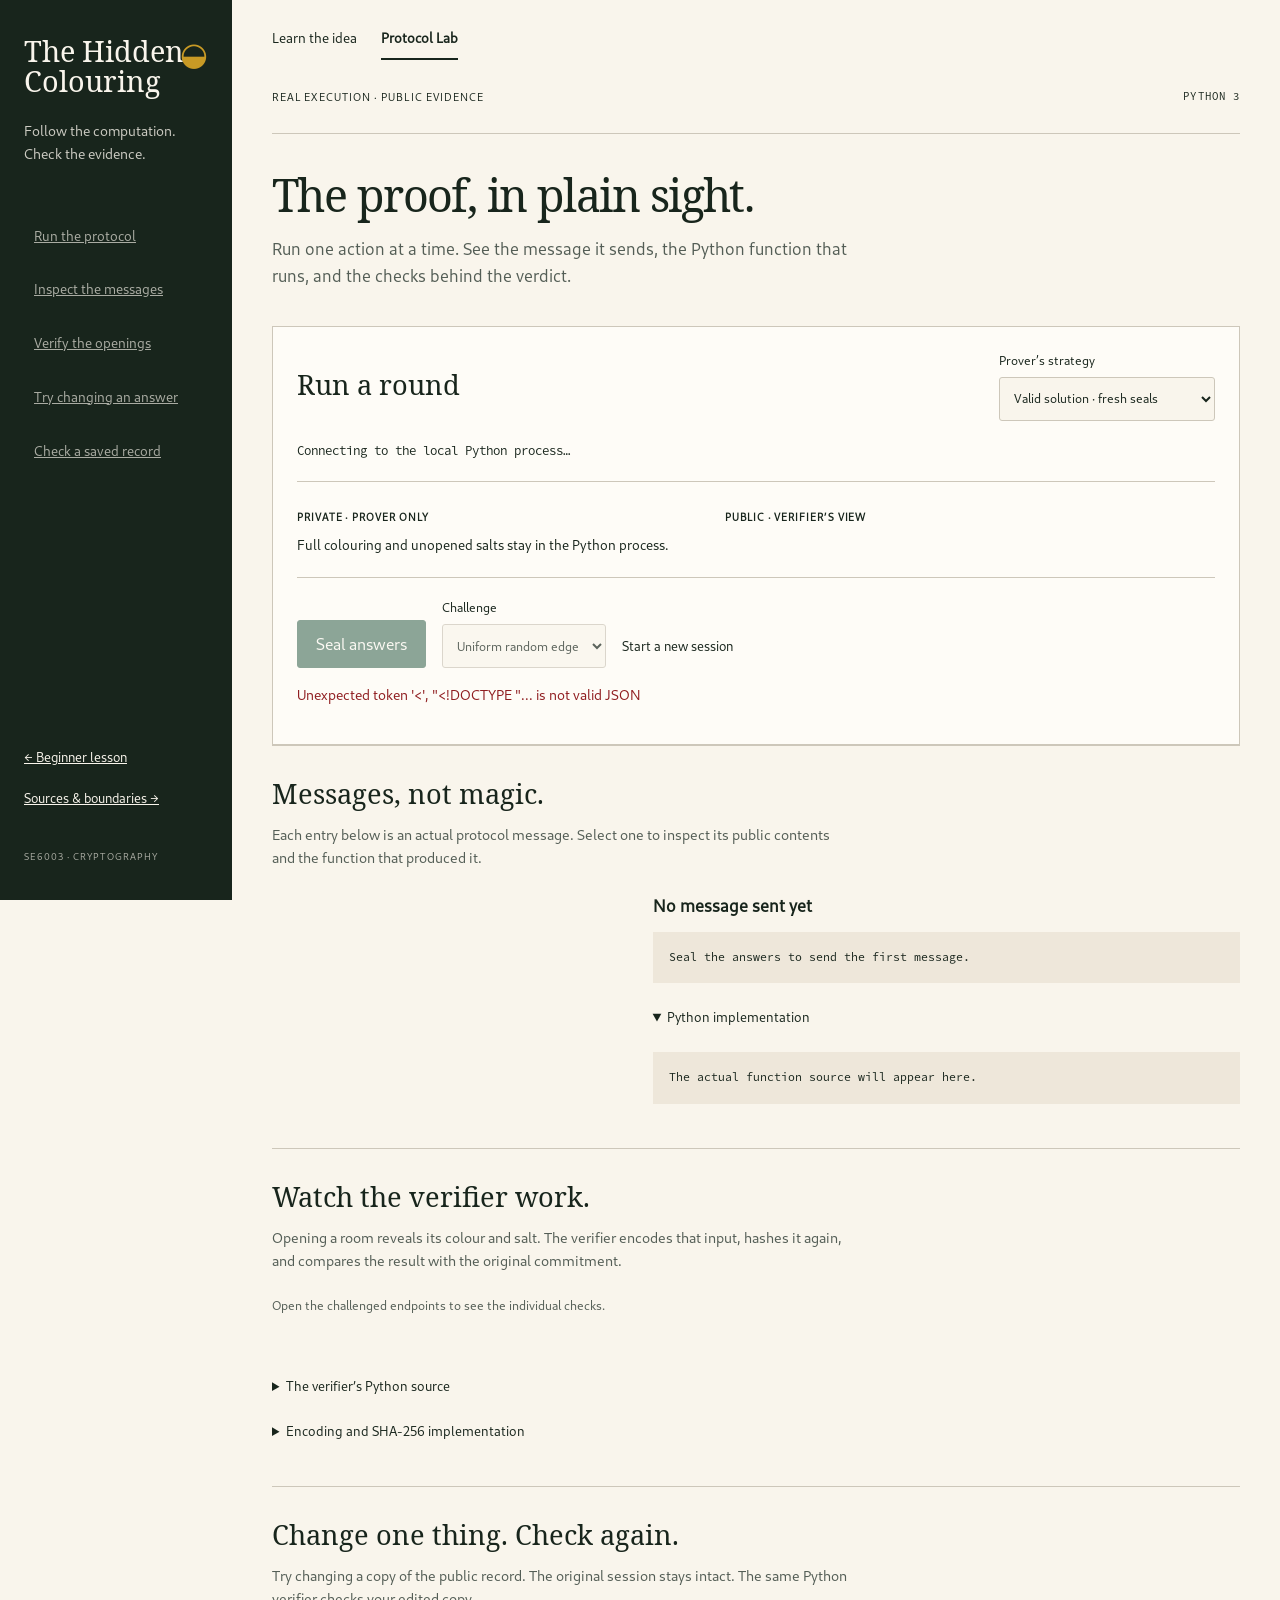
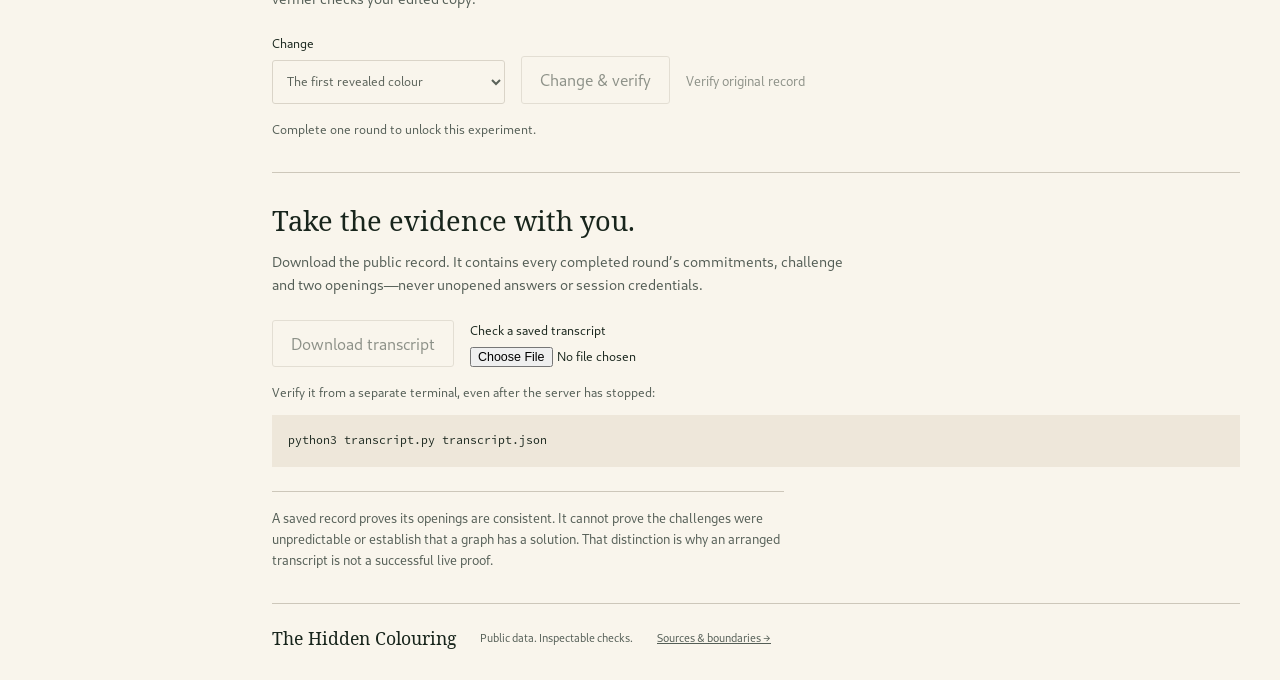
==== web/lab.html @ 0fc8fb3e "Add live Protocol Lab and portable transcript verification" ====
<!doctype html>
<html lang="en">
<head>
<meta charset="utf-8"><meta name="viewport" content="width=device-width, initial-scale=1">
<meta name="description" content="Inspect a real graph-colouring proof: Python execution, public messages, digest recomputation, tamper rejection and portable transcript verification.">
<title>Protocol Lab — The Hidden Colouring</title>
<link rel="stylesheet" href="tokens.css"><link rel="stylesheet" href="styles.css"><link rel="stylesheet" href="lab.css">
<script type="module" src="lab.js"></script>
</head>
<body>
<a class="skip" href="#lab">Skip to the lab</a>
<aside class="rail">
<a href="/" class="brand">The Hidden<br> Colouring<span class="brand-mark" aria-hidden="true">◒</span></a>
<p class="rail-intro">Follow the computation.<br>Check the evidence.</p>
<nav aria-label="Lab sections"><a class="chapter" href="#execution">Run the protocol</a><a class="chapter" href="#messages">Inspect the messages</a><a class="chapter" href="#checks">Verify the openings</a><a class="chapter" href="#tamper">Try changing an answer</a><a class="chapter" href="#portable">Check a saved record</a></nav>
<div class="rail-bottom"><a class="rail-link" href="/">← Beginner lesson</a><a class="rail-link" href="/references.html">Sources & boundaries →</a><span class="course">SE6003 · CRYPTOGRAPHY</span></div>
</aside>
<main id="lab">
<nav class="mode-switch" aria-label="Project views"><a href="/">Learn the idea</a><a href="/lab.html" aria-current="page">Protocol Lab</a></nav>
<header class="topline"><span>REAL EXECUTION · PUBLIC EVIDENCE</span><span>PYTHON 3</span></header>
<section class="heading"><h1>The proof, in plain sight.</h1><p>Run one action at a time. See the message it sends, the Python function that runs, and the checks behind the verdict.</p></section>
<section id="execution" class="lab-execution" aria-labelledby="execution-title">
<div class="execution-head"><h2 id="execution-title">Run a round</h2><label>Prover’s strategy<select class="form-select" id="strategy"><option value="honest">Valid solution · fresh seals</option><option value="cheat">Invalid solution · two bad edges</option><option value="impossible">Impossible graph · K4</option><option value="reuse">Broken privacy · reused seals</option></select></label></div>
<p class="lab-status" id="phase" aria-live="polite">Connecting to the local Python process…</p>
<div class="boundary-strip"><div><span class="boundary-label">PRIVATE · PROVER ONLY</span><p>Full colouring and unopened salts stay in the Python process.</p></div><div><span class="boundary-label">PUBLIC · VERIFIER’S VIEW</span><div id="rooms" class="lab-rooms" aria-label="Colours disclosed to the verifier"></div></div></div>
<div class="lab-actions"><button class="button primary" id="advance" disabled>Seal answers</button><label>Challenge<select id="edge"><option value="random">Uniform random edge</option></select></label><button class="text-button" id="restart">Start a new session</button></div>
<p id="action-note" class="small-note"></p><p id="lab-message" class="message" role="status" aria-live="polite"></p>
</section>
<section id="messages" class="lab-section"><div class="section-head"><h2>Messages, not magic.</h2><p>Each entry below is an actual protocol message. Select one to inspect its public contents and the function that produced it.</p></div>
<div class="lab-inspector"><div><div id="timeline" class="timeline" aria-label="Public message timeline"></div><p id="byte-total" class="small-note"></p></div><div class="payload-panel"><h3 id="payload-title">No message sent yet</h3><pre id="payload">Seal the answers to send the first message.</pre><details open><summary id="source-label">Python implementation</summary><pre id="source">The actual function source will appear here.</pre></details></div></div>
</section>
<section id="checks" class="lab-section"><div class="section-head"><h2>Watch the verifier work.</h2><p>Opening a room reveals its colour and salt. The verifier encodes that input, hashes it again, and compares the result with the original commitment.</p></div><div id="verification" aria-live="polite"><p class="small-note">Open the challenged endpoints to see the individual checks.</p></div><div id="digests" class="digest-grid"></div><details class="verifier-source"><summary>The verifier’s Python source</summary><pre id="verify-source">Loading…</pre></details><details class="verifier-source"><summary>Encoding and SHA-256 implementation</summary><pre id="encoding-source">Loading…</pre></details></section>
<section id="tamper" class="lab-section"><div class="section-head"><h2>Change one thing. Check again.</h2><p>Try changing a copy of the public record. The original session stays intact. The same Python verifier checks your edited copy.</p></div><div class="lab-actions"><label>Change<select id="tamper-kind"><option value="colour">The first revealed colour</option><option value="salt">One character of the salt</option><option value="vertex">The first room identifier</option><option value="commitment">One character of the commitment</option></select></label><button class="button" id="tamper-button" disabled>Change & verify</button><button class="text-button" id="original-button" disabled>Verify original record</button></div><p class="small-note" id="tamper-hint">Complete one round to unlock this experiment.</p><div id="tamper-result" aria-live="polite"></div></section>
<section id="portable" class="lab-section"><div class="section-head"><h2>Take the evidence with you.</h2><p>Download the public record. It contains every completed round’s commitments, challenge and two openings—never unopened answers or session credentials.</p></div><div class="lab-actions"><button class="button" id="download" disabled>Download transcript</button><label class="file-label">Check a saved transcript<input id="import" type="file" accept="application/json,.json"></label></div><p class="small-note">Verify it from a separate terminal, even after the server has stopped:</p><pre class="cli">python3 transcript.py transcript.json</pre><div id="import-result" aria-live="polite"></div><p class="scope-note">A saved record proves its openings are consistent. It cannot prove the challenges were unpredictable or establish that a graph has a solution. That distinction is why an arranged transcript is not a successful live proof.</p></section>
<footer><span>The Hidden Colouring</span><span>Public data. Inspectable checks.</span><a href="/references.html">Sources & boundaries →</a></footer>
</main>
</body>
</html>
---- web/tokens.css ----
:root {
  --color-paper: oklch(97% .012 85);
  --color-surface: oklch(99% .006 85);
  --color-paper-dark: oklch(93% .019 85);
  --color-ink: oklch(25% .025 155);
  --color-muted: oklch(47% .018 150);
  --color-rule: oklch(83% .018 85);
  --color-accent: oklch(36% .07 160);
  --color-accent-ink: oklch(98% .01 90);
  --color-focus: oklch(64% .13 55);
  --color-success: oklch(35% .09 155);
  --color-error: oklch(43% .15 25);
  --color-error-soft: oklch(94% .028 25);
  --color-success-soft: oklch(93% .028 155);
  --color-one: oklch(52% .16 35);
  --color-two: oklch(46% .095 220);
  --color-three: oklch(71% .135 85);
  --color-clear: oklch(100% 0 0 / 0);
  --color-shadow: oklch(25% .025 155 / .09);
  --font-display: 'Lab Serif', 'Palatino Linotype', 'Book Antiqua', serif;
  --font-body: 'Lab Sans', 'Trebuchet MS', sans-serif;
  --font-mono: 'Lab Mono', monospace;
  --space-xs: 4px; --space-sm: 8px; --space-md: 16px; --space-lg: 24px; --space-xl: 32px; --space-2xl: 48px; --space-3xl: 64px;
  --text-small: .78rem; --text-base: 1rem; --text-large: 1.2rem; --text-display: clamp(2rem, 3.5vw, 3.2rem);
  --ease-out: cubic-bezier(.2,.8,.2,1); --ease-in: cubic-bezier(.4,0,1,1); --ease-in-out: cubic-bezier(.4,0,.2,1);
  --dur-fast: 140ms; --dur-medium: 220ms;
  --rule-thin: 1px; --radius-sm: 3px;
}
---- web/styles.css ----
@font-face{font-family:'Lab Serif';src:url('fonts/serif.ttf')}@font-face{font-family:'Lab Sans';src:url('fonts/sans.ttf')}@font-face{font-family:'Lab Mono';src:url('fonts/mono.ttf')}
*{box-sizing:border-box}html{overflow-x:clip;scroll-behavior:smooth}body{margin:0;overflow-x:clip;background:var(--color-paper);color:var(--color-ink);font-family:var(--font-body);line-height:1.6;font-size:16px}button,input,select{font:inherit}button,a{touch-action:manipulation}button{cursor:pointer}button,a,summary{-webkit-tap-highlight-color:var(--color-clear)}button{white-space:nowrap}button:disabled{cursor:not-allowed;opacity:.48}a{color:inherit}button:focus-visible,a:focus-visible,summary:focus-visible,input:focus-visible,select:focus-visible,[role=button]:focus-visible{outline:3px solid var(--color-focus);outline-offset:5px}h1,h2,h3,p{margin:0}h1,h2,h3{font-style:normal;overflow-wrap:anywhere;min-width:0}h1{font-family:var(--font-display);font-size:var(--text-display);font-weight:400;line-height:1.12;letter-spacing:-.035em}h2{font-family:var(--font-display);font-size:1.7rem;line-height:1.2;font-weight:400}h3{font-size:1.05rem}p{max-width:64ch}.skip{position:absolute;left:16px;top:-100px;z-index:20;padding:12px;background:var(--color-surface)}.skip:focus{top:12px}
.rail{background:var(--color-ink);color:var(--color-paper);padding:24px 20px}.brand{display:block;font-family:var(--font-display);font-size:1.65rem;line-height:1.05;text-decoration:none;position:relative;max-width:200px}.brand-mark{position:absolute;right:0;top:0;color:var(--color-three);font-size:2rem}.rail-intro{opacity:.8;margin-top:16px;font-size:.88rem}nav{display:flex;flex-wrap:wrap;margin-top:28px;gap:4px}.chapter{border:0;background:var(--color-clear);color:var(--color-paper);padding:10px 8px;display:flex;align-items:center;gap:10px;text-align:left;opacity:.65;min-height:44px}.chapter[aria-current=step]{opacity:1;background:var(--color-accent)}.chapter:hover{opacity:1}.chapter-number{font-family:var(--font-mono);font-size:.72rem;opacity:.7}.rail-bottom{margin-top:20px;display:flex;flex-wrap:wrap;gap:14px;align-items:center}.rail-link{background:var(--color-clear);border:0;padding:4px 0;color:inherit;font-size:.82rem;text-align:left}.rail-link:hover{text-decoration:underline;text-underline-offset:4px}.course{font-size:.65rem;letter-spacing:.11em;opacity:.65}
main{padding:0 20px;max-width:1500px;margin:auto}.topline{display:flex;justify-content:space-between;gap:12px;border-bottom:1px solid var(--color-rule);padding:20px 0;font-size:.67rem;letter-spacing:.1em}.topline span:last-child{font-family:var(--font-mono)}.heading{padding:28px 0 32px}.eyebrow{color:var(--color-muted);font-size:.67rem;letter-spacing:.12em;margin-bottom:12px}.heading>p{margin-top:16px;color:var(--color-muted);font-size:1.02rem;max-width:58ch}.workbench{border:1px solid var(--color-rule);background:var(--color-surface);color:var(--color-ink)}.board{min-width:0;position:relative}.board-top{padding:16px 20px;display:flex;justify-content:space-between;gap:12px;flex-wrap:wrap;font-size:.66rem;letter-spacing:.08em}.board-status{color:var(--color-muted);letter-spacing:0}#graph-wrap{width:100%;min-width:0}#graph{display:block;width:100%;height:300px;overflow:visible}#graph text{font-family:var(--font-body);fill:var(--color-ink)}#graph .node-letter{font-size:12px;font-weight:700}#graph .node-value{font-family:var(--font-display);font-size:23px}#graph .edge{stroke:var(--color-rule);stroke-width:2}#graph .edge.selected{stroke:var(--color-ink);stroke-width:3}#graph .edge.bad{stroke:var(--color-error);stroke-dasharray:5 4}#graph .node-hit{cursor:pointer}#graph .node-hit:hover .node-face{stroke:var(--color-focus);stroke-width:2}#graph .node-hit:focus{outline:none}#graph .node-hit:focus-visible .node-face{stroke:var(--color-focus);stroke-width:3}.legend{padding:4px 16px 16px;display:flex;flex-wrap:wrap;justify-content:center;gap:8px 18px;font-size:.73rem}.legend span{display:flex;align-items:center;gap:6px}.dot{display:inline-block;width:10px;height:10px;border-radius:50%;background:var(--color-ink)}.one{background:var(--color-one)}.two{background:var(--color-two)}.three{background:var(--color-three)}.board-caption{border-top:1px solid var(--color-rule);padding:14px 20px;font-size:.8rem;color:var(--color-muted);min-height:54px}.fieldnote{padding:24px;border-top:1px solid var(--color-rule);background:var(--color-paper-dark);color:var(--color-ink)}.note-index{font-size:.63rem;letter-spacing:.1em;color:var(--color-muted)}.fieldnote h2{margin:12px 0}.fieldnote>p{font-size:.9rem}.roles{margin-top:24px;display:grid;gap:16px}.role-name,.takeaway>span{font-size:.62rem;letter-spacing:.08em;font-weight:700}.roles p{font-size:.8rem;margin-top:4px}.takeaway{margin-top:24px;padding-top:16px;border-top:1px solid var(--color-rule)}.takeaway p{font-family:var(--font-display);font-size:1.25rem;line-height:1.35;margin-top:8px}
.interaction{padding:20px 0;display:flex;align-items:center;flex-wrap:wrap;gap:12px}.button{min-height:46px;padding:10px 18px;background:var(--color-clear);color:var(--color-ink);border:1px solid var(--color-rule);border-radius:var(--radius-sm);transition:transform var(--dur-fast) var(--ease-out),opacity var(--dur-fast) var(--ease-out)}.button:hover:not(:disabled){border-color:var(--color-ink)}.button:active:not(:disabled){transform:translateY(1px)}.button.primary{background:var(--color-accent);color:var(--color-accent-ink);border-color:var(--color-accent)}.button.primary:hover:not(:disabled){opacity:.88}.text-button{border:0;padding:10px 0;background:var(--color-clear);color:inherit;font-size:.82rem;min-height:44px}.text-button:hover:not(:disabled){text-decoration:underline;text-underline-offset:4px}.message{font-size:.88rem;min-height:24px;margin-bottom:12px}.message[data-kind=error]{color:var(--color-error)}.message[data-kind=success]{color:var(--color-success)}.lesson-controls{display:flex;flex-wrap:wrap;justify-content:space-between;gap:12px;align-items:center;padding:20px 0;border-top:1px solid var(--color-rule)}#step-hint{font-size:.75rem;color:var(--color-muted);flex:1;max-width:30ch;text-align:center}.understand{margin:28px 0 40px;display:grid;gap:16px;padding-top:24px;border-top:1px solid var(--color-rule)}.understand h2{font-size:1.45rem}.understand p{font-size:.88rem;color:var(--color-muted)}.understand p+p{margin-top:12px}footer{border-top:1px solid var(--color-rule);padding:20px 0 28px;display:flex;flex-wrap:wrap;align-items:center;gap:12px 24px;font-size:.7rem;color:var(--color-muted)}footer>span:first-child{font-family:var(--font-display);font-size:1.1rem;color:var(--color-ink)}footer .text-button{font-size:.72rem;margin-left:auto}
.envelopes{display:grid;grid-template-columns:repeat(3,minmax(0,1fr));gap:8px;padding:0 20px 20px}.envelope{border:1px solid var(--color-rule);padding:8px;background:var(--color-paper);color:var(--color-ink);min-width:0;position:relative}.envelope::before{content:'';display:block;position:absolute;inset:0 0 auto;height:12px;border-bottom:1px solid var(--color-rule);clip-path:polygon(0 0,50% 100%,100% 0);background:var(--color-paper-dark)}.envelope b{display:block;font-size:.72rem;padding-top:8px}.envelope code{font-family:var(--font-mono);font-size:.55rem;display:block;overflow-wrap:anywhere;color:var(--color-muted)}.edge-choices{display:flex;gap:6px;flex-wrap:wrap}.edge-choice{min-height:44px;min-width:48px;padding:8px;border:1px solid var(--color-rule);background:var(--color-surface);color:var(--color-ink);border-radius:var(--radius-sm);font-size:.78rem}.edge-choice:hover{border-color:var(--color-ink)}.edge-choice[aria-pressed=true]{background:var(--color-ink);color:var(--color-paper)}.interaction-label{font-size:.8rem;width:100%;color:var(--color-muted)}.checks{padding:0 20px 20px;display:grid;gap:8px}.check-row{font-size:.83rem;display:flex;align-items:center;gap:8px}.check-row strong{font-family:var(--font-mono);font-size:.7rem}.check-row .yes{color:var(--color-success)}.check-row .no{color:var(--color-error)}.receipt{padding:16px 20px;border-top:1px solid var(--color-rule);font-size:.78rem}.receipt summary{cursor:pointer}.receipt pre{white-space:pre-wrap;overflow-wrap:anywhere;font-family:var(--font-mono);font-size:.65rem;line-height:1.7}.round-strip{display:flex;flex-wrap:wrap;gap:6px;padding:0 20px 20px}.round-tile{width:28px;height:28px;display:grid;place-items:center;font-family:var(--font-mono);font-size:.65rem;background:var(--color-success-soft);color:var(--color-success)}.round-tile.failed{background:var(--color-error-soft);color:var(--color-error)}.probability{margin:12px 0;width:100%}.probability .track{height:8px;background:var(--color-paper-dark)}.probability .fill{height:100%;background:var(--color-one)}.probability p{margin-top:8px;font-size:.8rem}.lab-tabs{display:flex;gap:6px;flex-wrap:wrap;margin-bottom:20px;width:100%}.lab-tab{background:var(--color-clear);color:var(--color-ink);border:0;border-bottom:2px solid var(--color-rule);padding:10px 12px;min-height:44px;font-size:.8rem}.lab-tab[aria-pressed=true]{border-color:var(--color-accent);font-weight:700}.small-note{font-size:.78rem;color:var(--color-muted);max-width:65ch}.stat-line{display:flex;flex-wrap:wrap;gap:12px;font-size:.83rem}.stat-line b{font-family:var(--font-mono);font-size:.85rem}.term{border:0;background:var(--color-clear);color:var(--color-ink);border-bottom:1px dotted var(--color-muted);padding:0;white-space:normal;min-height:24px;cursor:help}.busy{opacity:.6;pointer-events:none}dialog{width:min(720px,calc(100% - 32px));max-height:85dvh;border:1px solid var(--color-rule);padding:24px;background:var(--color-paper);color:var(--color-ink);box-shadow:0 16px 70px var(--color-shadow)}dialog::backdrop{background:var(--color-shadow)}.dialog-top{display:flex;justify-content:space-between;align-items:center;font-size:.65rem;letter-spacing:.1em;margin-bottom:20px}dialog h2{margin:24px 0 12px}dialog h3{margin:24px 0 8px}dialog p,dialog li{font-size:.92rem}dialog p+p{margin-top:12px}dialog li{margin-bottom:10px}dialog code{font-family:var(--font-mono);font-size:.8rem}dialog a{text-underline-offset:3px}dialog pre{font-family:var(--font-mono);white-space:pre-wrap;overflow-wrap:anywhere;font-size:.75rem;padding:16px;background:var(--color-paper-dark);color:var(--color-ink)}
@media(min-width:40rem){main{padding:0 36px}.heading{padding:36px 0}.envelopes{grid-template-columns:repeat(6,minmax(0,1fr))}.understand{grid-template-columns:minmax(0,1fr) minmax(0,1.7fr);gap:32px}#graph{height:340px}}
@media(min-width:64rem){body{padding-left:232px}.rail{position:fixed;inset:0 auto 0 0;width:232px;padding:36px 24px;display:flex;flex-direction:column}.brand{font-size:1.8rem}.brand-mark{right:0}.rail-intro{margin-top:24px}nav{display:flex;flex-direction:column;margin-top:48px;gap:8px}.chapter{padding:12px 10px;gap:14px;font-size:.85rem}.rail-bottom{margin-top:auto;align-items:start;flex-direction:column;gap:12px}.course{margin-top:24px;font-size:.59rem}.topline{padding:28px 0}.workbench{display:grid;grid-template-columns:minmax(0,1.65fr) minmax(240px,1fr)}.fieldnote{border-top:0;border-left:1px solid var(--color-rule);padding:28px 24px}.heading{max-width:1000px}.roles{gap:20px}#graph{height:350px}.envelopes{grid-template-columns:repeat(3,minmax(0,1fr))}main{padding:0 40px}.heading>p{font-size:1.05rem}.interaction{min-height:88px}}
@media(min-width:90rem){body{padding-left:264px}.rail{width:264px;padding:40px 32px}main{padding:0 64px}.workbench{grid-template-columns:minmax(0,1.8fr) minmax(260px,1fr)}#graph{height:380px}.heading{padding:40px 0}.heading>p{max-width:64ch}}
@media(prefers-reduced-motion:reduce){html{scroll-behavior:auto}*,*::before,*::after{transition:none!important;animation:none!important}}

.mobile-chapter{display:block;font-size:.7rem;margin-top:16px}.mobile-chapter select{display:block;width:100%;margin-top:4px;min-height:44px;padding:8px 12px;background:var(--color-paper);color:var(--color-ink);border:1px solid var(--color-rule);border-radius:var(--radius-sm)}
@media(max-width:63.999rem){.rail{padding:20px}.brand{font-size:1.5rem;max-width:unset}.brand br{display:none}.brand br::after{content:' '}.brand-mark{display:none}.rail-intro{display:none}.rail nav{display:none}.rail-bottom{margin-top:12px;gap:20px}.rail-bottom .course{display:none}.rail-link{min-height:32px}.topline{padding:16px 0}.heading{padding-top:24px}.board-top{padding:12px 16px}.fieldnote{padding:20px}}
@media(min-width:64rem){.mobile-chapter{display:none}}
.result-figure{margin:24px 0}.result-figure img{display:block;width:100%;height:auto}
button:active:not(:disabled){opacity:.85}
.mode-switch{display:flex;flex-direction:row;gap:24px;margin:0;padding:20px 0 0;align-items:center}.mode-switch a{font-size:.85rem;white-space:nowrap;text-decoration:none;padding:8px 0;border-bottom:2px solid var(--color-clear)}.mode-switch a[aria-current=page]{border-bottom-color:var(--color-ink);font-weight:700}
---- web/lab.css ----
.mode-switch{display:flex;flex-direction:row;gap:24px;margin:0;padding:20px 0 0;align-items:center}.mode-switch a{font-size:.85rem;white-space:nowrap;text-decoration:none;padding:8px 0;border-bottom:2px solid var(--color-clear)}.mode-switch a[aria-current=page]{border-bottom-color:var(--color-ink);font-weight:700}.mode-switch a:hover{text-decoration:underline;text-underline-offset:5px}
.lab-section{border-top:1px solid var(--color-rule);padding:32px 0}.lab-execution{padding:24px;background:var(--color-surface);color:var(--color-ink);border:1px solid var(--color-rule)}.execution-head{display:flex;flex-wrap:wrap;align-items:center;justify-content:space-between;gap:16px}.execution-head label,.lab-actions label{font-size:.78rem;display:flex;flex-direction:column;gap:6px;max-width:100%;min-width:0}.lab-execution select,.lab-actions select{background:var(--color-paper);color:var(--color-ink);border:1px solid var(--color-rule);padding:10px;min-height:44px;width:100%;max-width:100%;border-radius:var(--radius-sm)}.lab-status{font-family:var(--font-mono);font-size:.78rem;margin:20px 0}.boundary-strip{display:grid;gap:20px;margin:20px 0;padding:20px 0;border-top:1px solid var(--color-rule);border-bottom:1px solid var(--color-rule)}.boundary-label{font-size:.64rem;font-weight:700;letter-spacing:.09em}.boundary-strip p{font-size:.85rem;margin-top:8px}.lab-rooms{display:flex;gap:8px;flex-wrap:wrap;margin-top:12px}.lab-room{display:flex;gap:6px;align-items:center;font-size:.75rem}.lab-counter{width:32px;height:32px;display:grid;place-items:center;border-radius:50%;background:var(--color-paper-dark);color:var(--color-ink);font-family:var(--font-mono)}.lab-counter[data-colour="0"]{background:var(--color-one);color:var(--color-surface)}.lab-counter[data-colour="1"]{background:var(--color-two);color:var(--color-surface)}.lab-counter[data-colour="2"]{background:var(--color-three);color:var(--color-ink)}.lab-actions{display:flex;flex-wrap:wrap;gap:16px;align-items:end;margin:16px 0}.lab-actions .button{align-self:end}.lab-section .section-head{margin-bottom:24px}.section-head h2{margin-bottom:12px}.section-head p{font-size:.9rem;color:var(--color-muted)}.lab-inspector{display:grid;gap:24px}.timeline{display:grid;gap:8px;max-height:420px;overflow-y:auto;padding:4px}.message-entry{display:block;width:100%;white-space:normal;text-align:left;padding:12px;border:1px solid var(--color-rule);background:var(--color-clear);color:var(--color-ink);border-radius:var(--radius-sm)}.message-entry[aria-pressed=true]{border-color:var(--color-accent);background:var(--color-success-soft);color:var(--color-ink)}.message-entry span{display:block;font-size:.75rem}.message-entry small{display:block;color:var(--color-muted);font-size:.7rem;margin-top:4px}.payload-panel{min-width:0}.payload-panel h3{margin-bottom:12px}.payload-panel pre,.verifier-source pre,.cli{font-family:var(--font-mono);font-size:.72rem;line-height:1.7;white-space:pre-wrap;overflow-wrap:anywhere;background:var(--color-paper-dark);color:var(--color-ink);padding:16px;max-height:440px;overflow-y:auto;margin:12px 0}.payload-panel summary,.verifier-source summary{font-size:.83rem;cursor:pointer;min-height:44px;padding:12px 0}.digest-grid{display:grid;gap:24px;margin:24px 0}.digest{min-width:0;border-top:1px solid var(--color-rule);padding-top:16px}.digest dt{font-size:.72rem;margin-top:12px;color:var(--color-muted)}.digest dd{font-family:var(--font-mono);font-size:.7rem;line-height:1.6;margin:6px 0;overflow-wrap:anywhere}.lab-checks{list-style:none;padding:0;margin:16px 0;display:grid;gap:10px;font-size:.85rem}.lab-checks li{display:flex;gap:12px}.check-pass{color:var(--color-success);font-weight:700}.check-fail{color:var(--color-error);font-weight:700}.result-label{font-family:var(--font-display);font-size:1.35rem;margin:16px 0 8px}.result-label[data-result=pass]{color:var(--color-success)}.result-label[data-result=fail]{color:var(--color-error)}.file-label{display:flex;gap:6px;flex-direction:column;font-size:.8rem}.file-label input{font-size:.78rem;max-width:100%}.scope-note{border-top:1px solid var(--color-rule);padding-top:16px;margin-top:24px;font-size:.82rem;color:var(--color-muted)}.change-diff{font-family:var(--font-mono);font-size:.72rem;overflow-wrap:anywhere;white-space:pre-wrap;background:var(--color-paper-dark);color:var(--color-ink);padding:16px;margin:12px 0}
@media(min-width:48rem){.boundary-strip{grid-template-columns:minmax(0,1fr) minmax(0,1.2fr)}.digest-grid{grid-template-columns:repeat(2,minmax(0,1fr))}.lab-inspector{grid-template-columns:minmax(0,.85fr) minmax(0,1.4fr)}}
@media(max-width:63.999rem){.rail nav{display:none}.lab-execution{padding:16px}.execution-head{display:block}.execution-head label{margin-top:20px}}
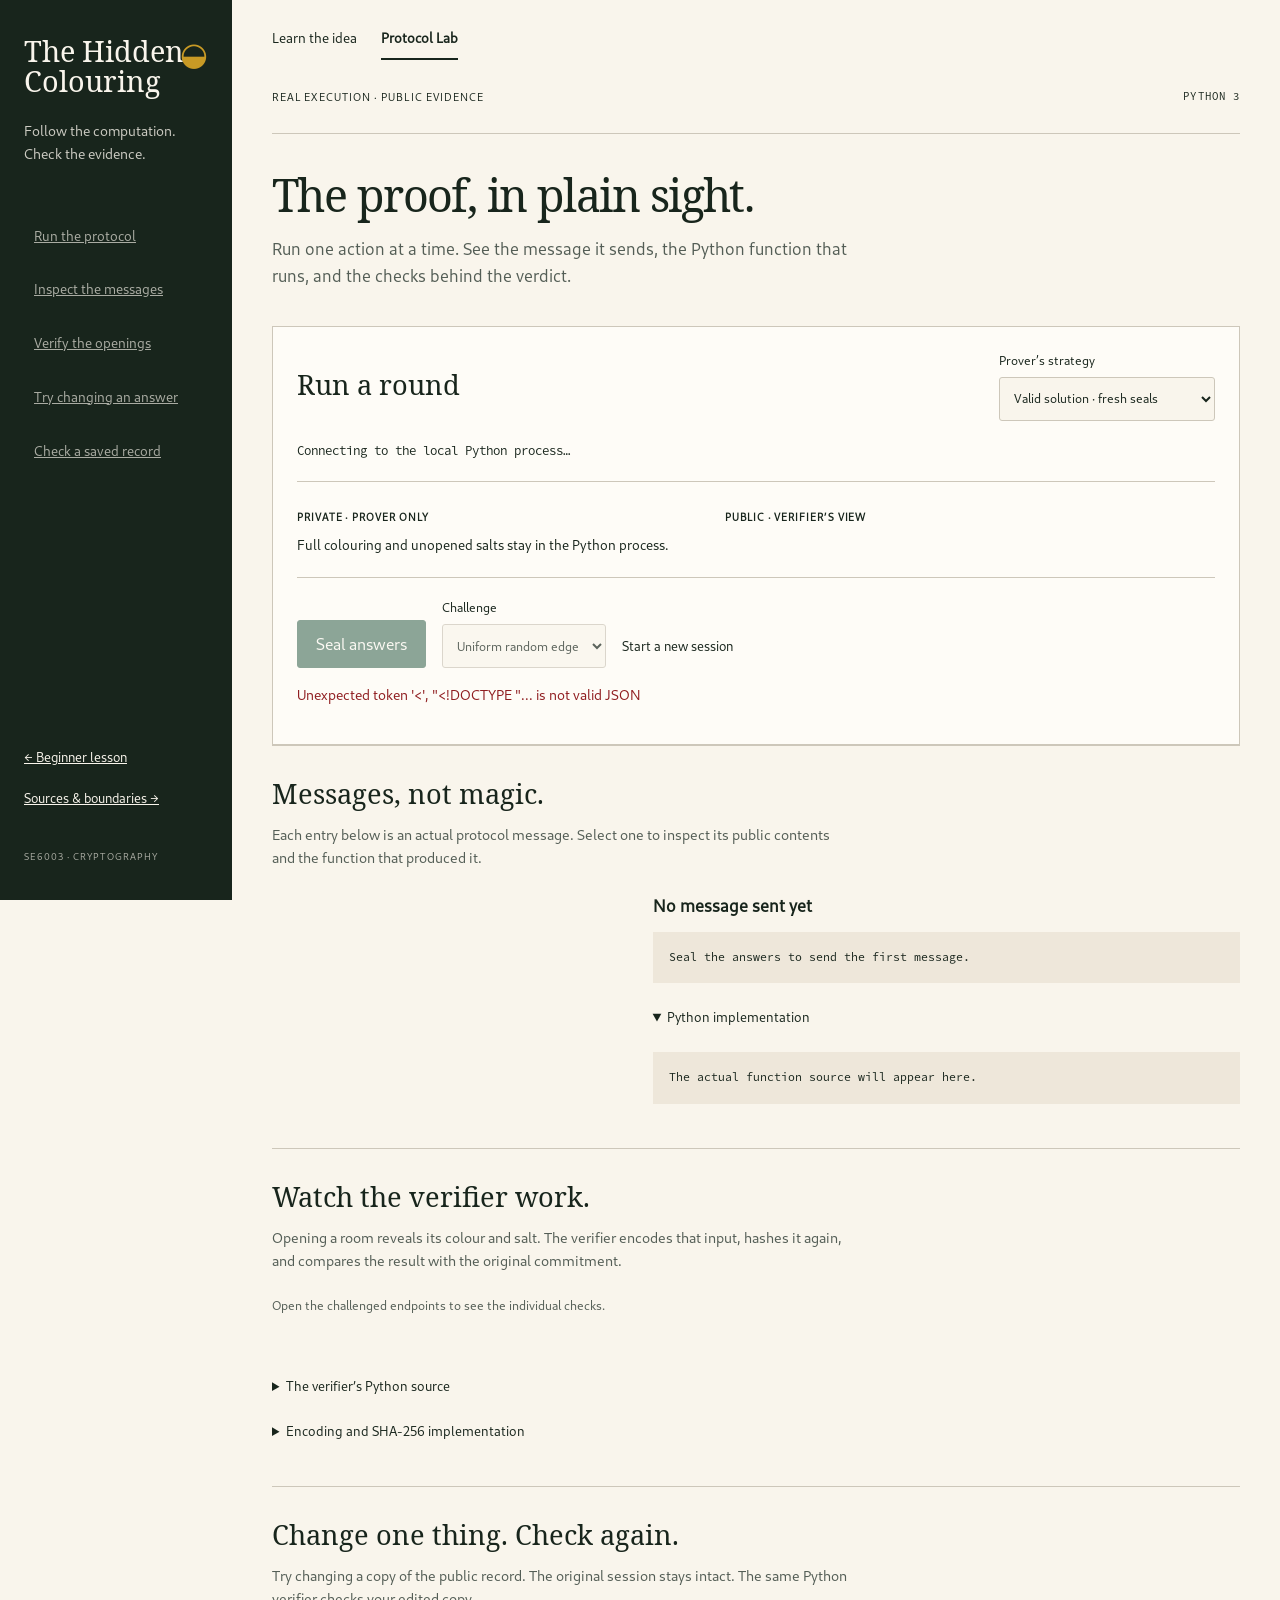
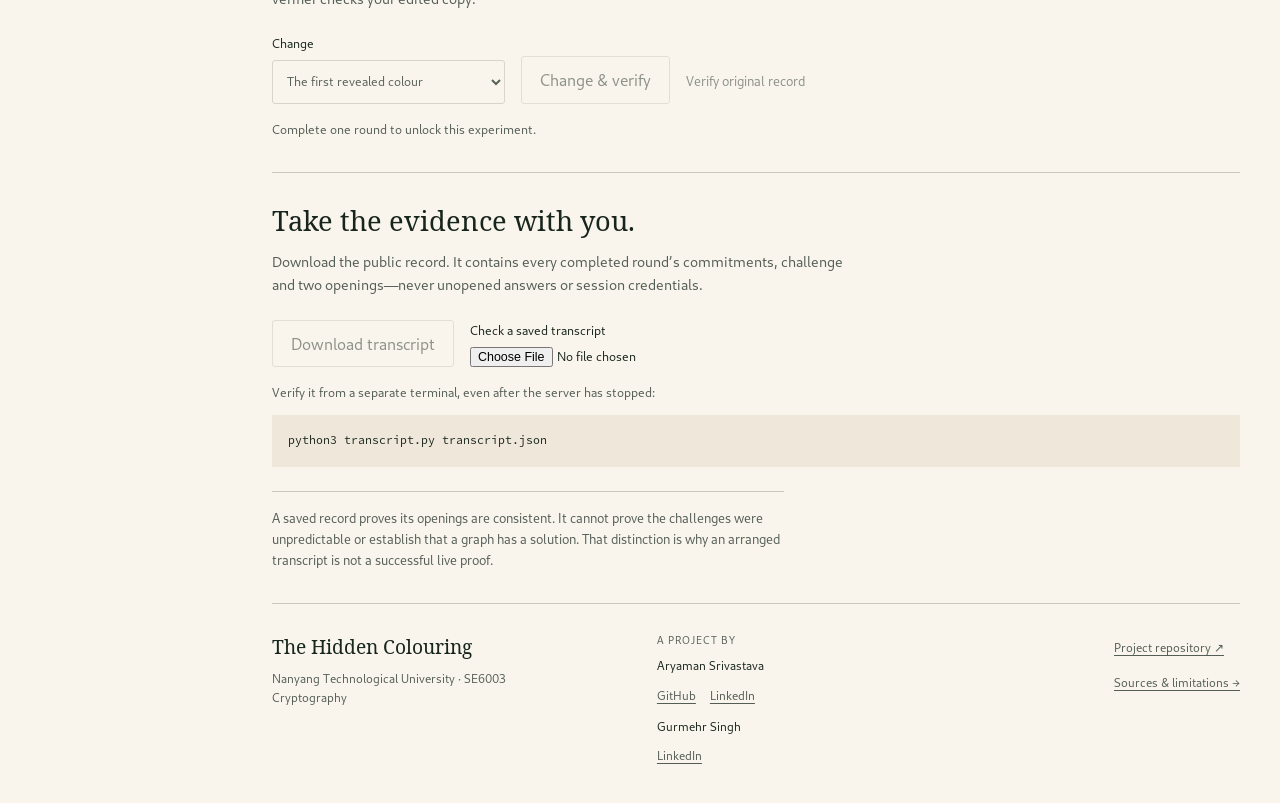
==== commit 40cc3523: "Add author credits and project links to shared page footers" ====
--- a/web/lab.html
+++ b/web/lab.html
@@ -32,7 +32,11 @@
 <section id="checks" class="lab-section"><div class="section-head"><h2>Watch the verifier work.</h2><p>Opening a room reveals its colour and salt. The verifier encodes that input, hashes it again, and compares the result with the original commitment.</p></div><div id="verification" aria-live="polite"><p class="small-note">Open the challenged endpoints to see the individual checks.</p></div><div id="digests" class="digest-grid"></div><details class="verifier-source"><summary>The verifier’s Python source</summary><pre id="verify-source">Loading…</pre></details><details class="verifier-source"><summary>Encoding and SHA-256 implementation</summary><pre id="encoding-source">Loading…</pre></details></section>
 <section id="tamper" class="lab-section"><div class="section-head"><h2>Change one thing. Check again.</h2><p>Try changing a copy of the public record. The original session stays intact. The same Python verifier checks your edited copy.</p></div><div class="lab-actions"><label>Change<select id="tamper-kind"><option value="colour">The first revealed colour</option><option value="salt">One character of the salt</option><option value="vertex">The first room identifier</option><option value="commitment">One character of the commitment</option></select></label><button class="button" id="tamper-button" disabled>Change & verify</button><button class="text-button" id="original-button" disabled>Verify original record</button></div><p class="small-note" id="tamper-hint">Complete one round to unlock this experiment.</p><div id="tamper-result" aria-live="polite"></div></section>
 <section id="portable" class="lab-section"><div class="section-head"><h2>Take the evidence with you.</h2><p>Download the public record. It contains every completed round’s commitments, challenge and two openings—never unopened answers or session credentials.</p></div><div class="lab-actions"><button class="button" id="download" disabled>Download transcript</button><label class="file-label">Check a saved transcript<input id="import" type="file" accept="application/json,.json"></label></div><p class="small-note">Verify it from a separate terminal, even after the server has stopped:</p><pre class="cli">python3 transcript.py transcript.json</pre><div id="import-result" aria-live="polite"></div><p class="scope-note">A saved record proves its openings are consistent. It cannot prove the challenges were unpredictable or establish that a graph has a solution. That distinction is why an arranged transcript is not a successful live proof.</p></section>
-<footer><span>The Hidden Colouring</span><span>Public data. Inspectable checks.</span><a href="/references.html">Sources & boundaries →</a></footer>
+<footer class="project-footer" aria-label="Project credits">
+  <div class="footer-heading"><span class="footer-title">The Hidden Colouring</span><p>Nanyang Technological University · SE6003 Cryptography</p></div>
+  <div class="footer-credits"><p class="footer-label">A project by</p><div class="footer-person"><span>Aryaman Srivastava</span><a href="https://github.com/actuallyaryaman">GitHub</a><a href="https://www.linkedin.com/in/actuallyaryaman/">LinkedIn</a></div><div class="footer-person"><span>Gurmehr Singh</span><a href="https://www.linkedin.com/in/gurmehrs/">LinkedIn</a></div></div>
+  <div class="footer-links"><a href="https://github.com/actuallyaryaman/the-hidden-colouring">Project repository ↗</a><a href="/references.html">Sources &amp; limitations →</a></div>
+</footer>
 </main>
 </body>
 </html>
--- a/web/styles.css
+++ b/web/styles.css
@@ -19,3 +19,17 @@
 .result-figure{margin:24px 0}.result-figure img{display:block;width:100%;height:auto}
 button:active:not(:disabled){opacity:.85}
 .mode-switch{display:flex;flex-direction:row;gap:24px;margin:0;padding:20px 0 0;align-items:center}.mode-switch a{font-size:.85rem;white-space:nowrap;text-decoration:none;padding:8px 0;border-bottom:2px solid var(--color-clear)}.mode-switch a[aria-current=page]{border-bottom-color:var(--color-ink);font-weight:700}
+
+
+.project-footer{display:grid;grid-template-columns:minmax(0,1fr);align-items:start;gap:24px;padding:28px 0 32px;font-size:.75rem}
+.footer-title{font-family:var(--font-display);font-size:1.2rem;color:var(--color-ink)}
+.footer-heading p{max-width:34ch;margin-top:6px}
+.footer-label{font-size:.65rem;letter-spacing:.1em;text-transform:uppercase;margin-bottom:8px}
+.footer-person{display:flex;flex-wrap:wrap;align-items:baseline;gap:4px 14px;margin-top:6px}
+.footer-person>span{color:var(--color-ink);flex-basis:100%}
+.project-footer a{color:inherit;text-decoration:underline;text-underline-offset:3px;padding:6px 0;display:inline-block}
+.project-footer a:hover{color:var(--color-ink)}
+.footer-links{display:flex;flex-direction:column;align-items:flex-start;gap:4px}
+.project-footer .text-button{margin:0;padding:6px 0;min-height:32px;font-size:inherit;text-align:left}
+@media(min-width:760px){.project-footer{grid-template-columns:minmax(0,1fr) minmax(0,1.2fr)}.footer-links{grid-column:1/-1;flex-direction:row;gap:24px}}
+@media(min-width:1200px){.project-footer{grid-template-columns:minmax(0,1fr) minmax(0,1.2fr) auto}.footer-links{grid-column:auto;flex-direction:column;gap:4px}}
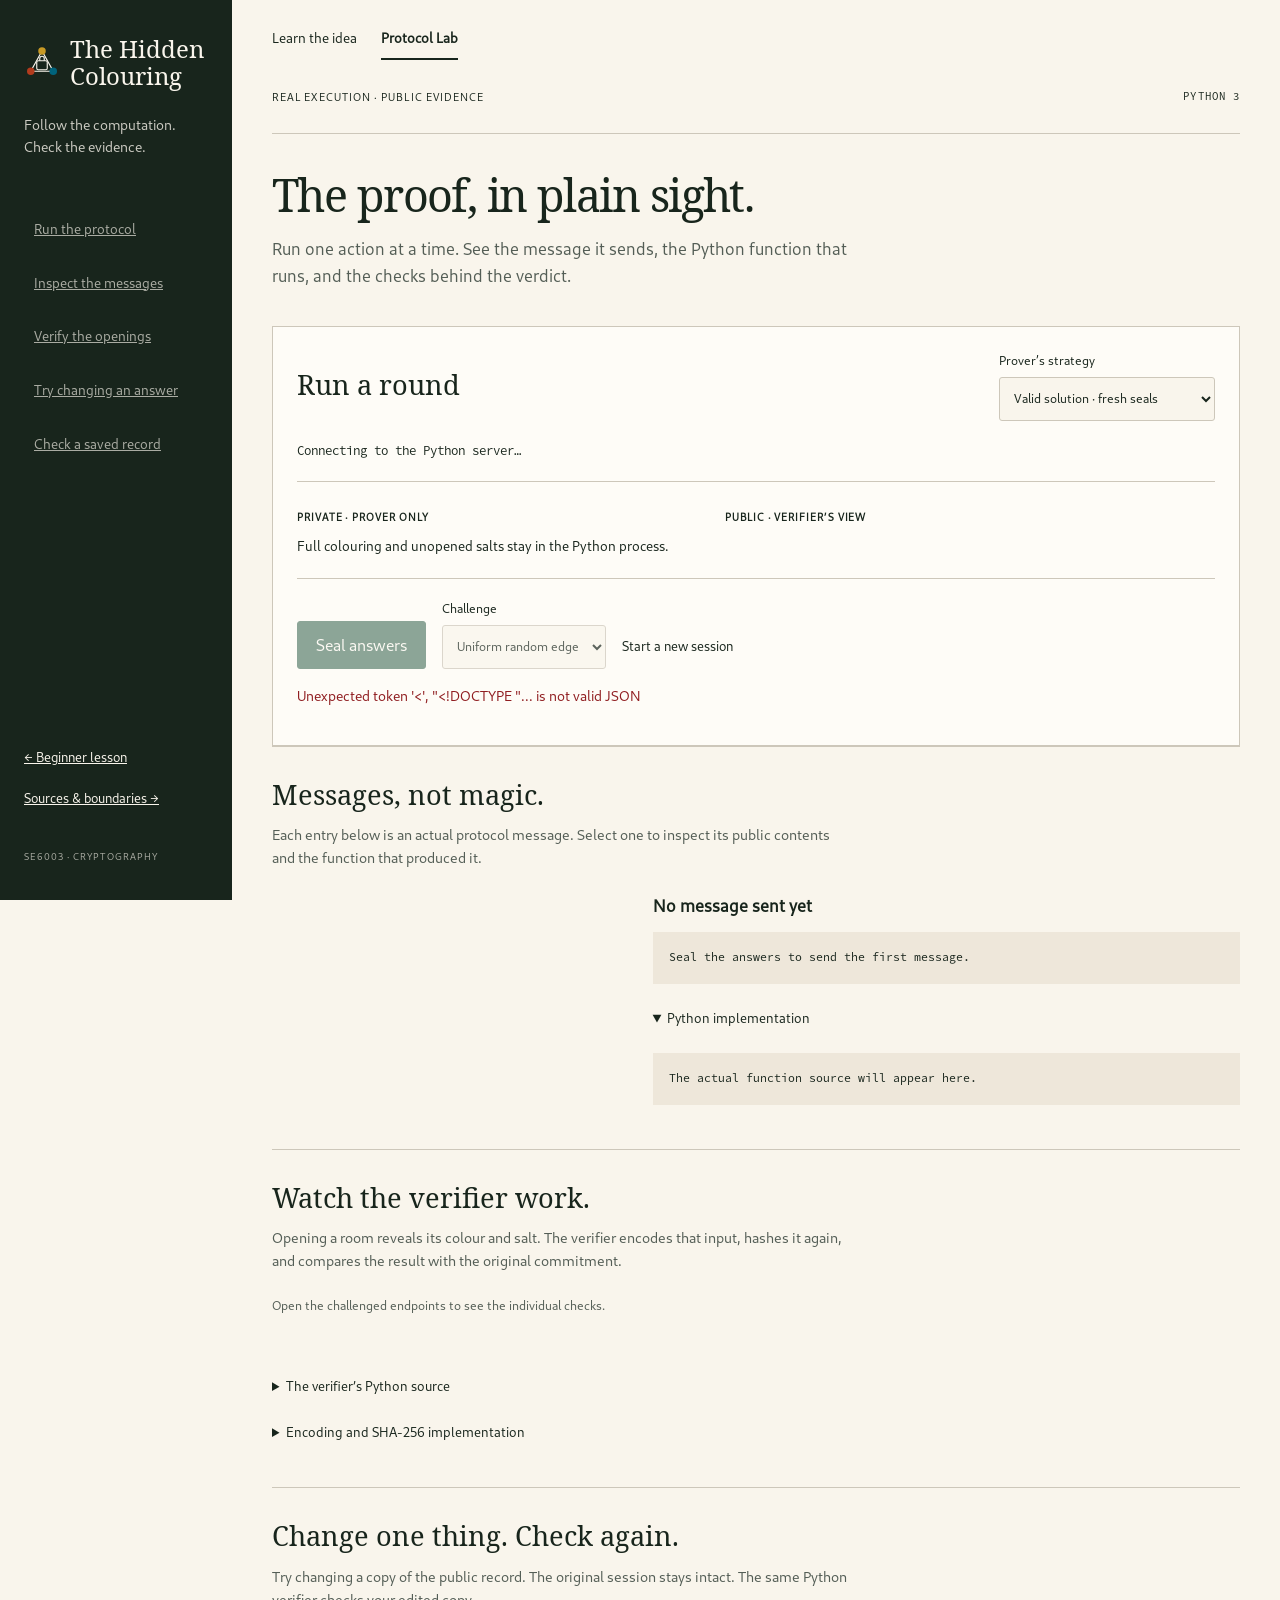
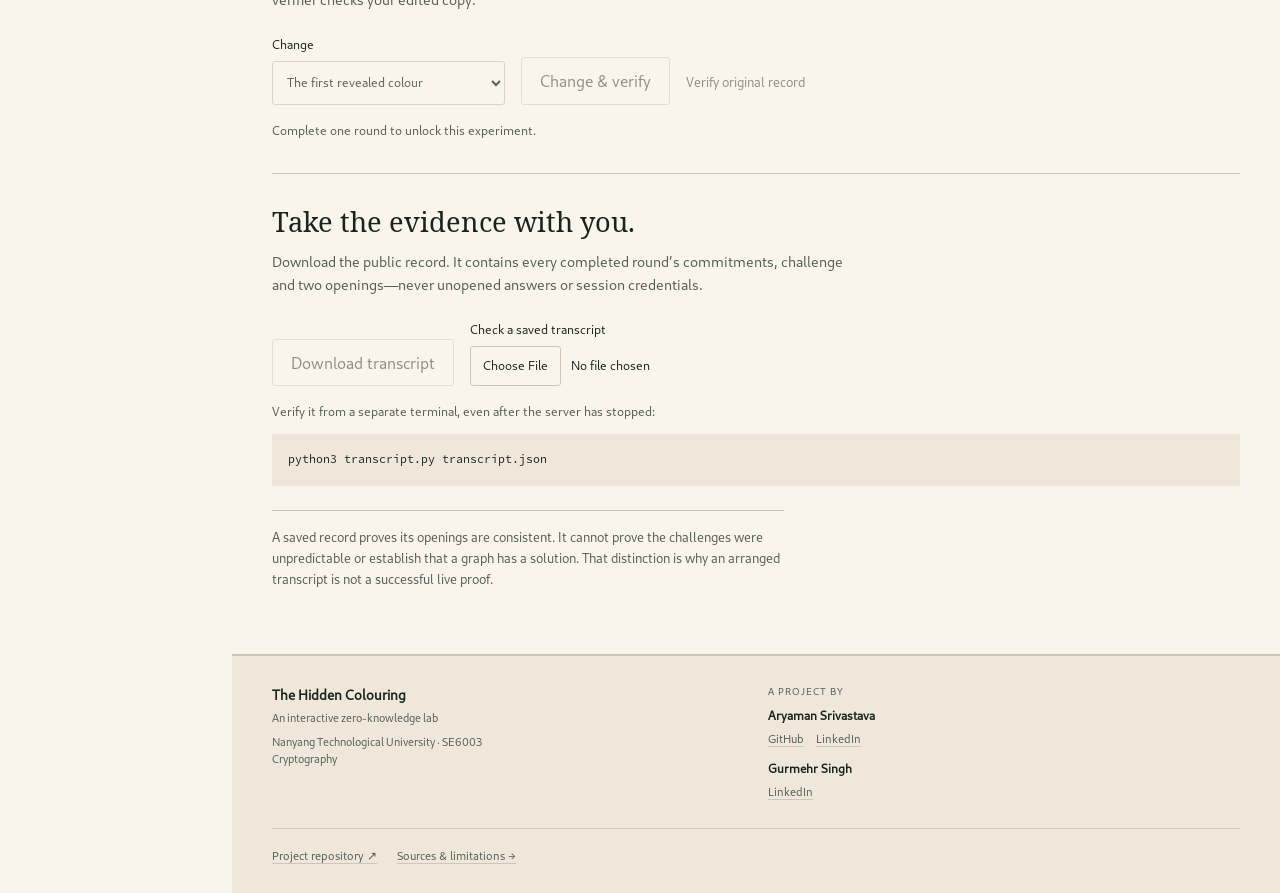
==== commit aff97633: "Polish page spacing, footer hierarchy and graph identity" ====
--- a/web/lab.html
+++ b/web/lab.html
@@ -4,13 +4,13 @@
 <meta charset="utf-8"><meta name="viewport" content="width=device-width, initial-scale=1">
 <meta name="description" content="Inspect a real graph-colouring proof: Python execution, public messages, digest recomputation, tamper rejection and portable transcript verification.">
 <title>Protocol Lab — The Hidden Colouring</title>
-<link rel="stylesheet" href="tokens.css"><link rel="stylesheet" href="styles.css"><link rel="stylesheet" href="lab.css">
+<link rel="icon" href="/favicon.svg" type="image/svg+xml"><link rel="stylesheet" href="tokens.css"><link rel="stylesheet" href="styles.css"><link rel="stylesheet" href="lab.css">
 <script type="module" src="lab.js"></script>
 </head>
 <body>
 <a class="skip" href="#lab">Skip to the lab</a>
 <aside class="rail">
-<a href="/" class="brand">The Hidden<br> Colouring<span class="brand-mark" aria-hidden="true">◒</span></a>
+<a href="/" class="brand"><svg class="brand-symbol" viewBox="0 0 48 48" aria-hidden="true"><path d="M24 8 9 35h30L24 8Z" fill="none" stroke="currentColor" stroke-width="1.5"/><circle cx="24" cy="8" r="5" fill="var(--color-three)"/><circle cx="9" cy="35" r="5" fill="var(--color-one)"/><circle cx="39" cy="35" r="5" fill="var(--color-two)"/><rect x="17" y="21" width="14" height="12" rx="2" fill="var(--color-ink)" stroke="currentColor" stroke-width="1.5"/><path d="M21 21v-3a3 3 0 0 1 6 0v3" fill="none" stroke="currentColor" stroke-width="1.5"/></svg><span class="brand-wordmark">The Hidden<br> Colouring</span></a>
 <p class="rail-intro">Follow the computation.<br>Check the evidence.</p>
 <nav aria-label="Lab sections"><a class="chapter" href="#execution">Run the protocol</a><a class="chapter" href="#messages">Inspect the messages</a><a class="chapter" href="#checks">Verify the openings</a><a class="chapter" href="#tamper">Try changing an answer</a><a class="chapter" href="#portable">Check a saved record</a></nav>
 <div class="rail-bottom"><a class="rail-link" href="/">← Beginner lesson</a><a class="rail-link" href="/references.html">Sources & boundaries →</a><span class="course">SE6003 · CRYPTOGRAPHY</span></div>
@@ -21,7 +21,7 @@
 <section class="heading"><h1>The proof, in plain sight.</h1><p>Run one action at a time. See the message it sends, the Python function that runs, and the checks behind the verdict.</p></section>
 <section id="execution" class="lab-execution" aria-labelledby="execution-title">
 <div class="execution-head"><h2 id="execution-title">Run a round</h2><label>Prover’s strategy<select class="form-select" id="strategy"><option value="honest">Valid solution · fresh seals</option><option value="cheat">Invalid solution · two bad edges</option><option value="impossible">Impossible graph · K4</option><option value="reuse">Broken privacy · reused seals</option></select></label></div>
-<p class="lab-status" id="phase" aria-live="polite">Connecting to the local Python process…</p>
+<p class="lab-status" id="phase" aria-live="polite">Connecting to the Python server…</p>
 <div class="boundary-strip"><div><span class="boundary-label">PRIVATE · PROVER ONLY</span><p>Full colouring and unopened salts stay in the Python process.</p></div><div><span class="boundary-label">PUBLIC · VERIFIER’S VIEW</span><div id="rooms" class="lab-rooms" aria-label="Colours disclosed to the verifier"></div></div></div>
 <div class="lab-actions"><button class="button primary" id="advance" disabled>Seal answers</button><label>Challenge<select id="edge"><option value="random">Uniform random edge</option></select></label><button class="text-button" id="restart">Start a new session</button></div>
 <p id="action-note" class="small-note"></p><p id="lab-message" class="message" role="status" aria-live="polite"></p>
@@ -33,7 +33,7 @@
 <section id="tamper" class="lab-section"><div class="section-head"><h2>Change one thing. Check again.</h2><p>Try changing a copy of the public record. The original session stays intact. The same Python verifier checks your edited copy.</p></div><div class="lab-actions"><label>Change<select id="tamper-kind"><option value="colour">The first revealed colour</option><option value="salt">One character of the salt</option><option value="vertex">The first room identifier</option><option value="commitment">One character of the commitment</option></select></label><button class="button" id="tamper-button" disabled>Change & verify</button><button class="text-button" id="original-button" disabled>Verify original record</button></div><p class="small-note" id="tamper-hint">Complete one round to unlock this experiment.</p><div id="tamper-result" aria-live="polite"></div></section>
 <section id="portable" class="lab-section"><div class="section-head"><h2>Take the evidence with you.</h2><p>Download the public record. It contains every completed round’s commitments, challenge and two openings—never unopened answers or session credentials.</p></div><div class="lab-actions"><button class="button" id="download" disabled>Download transcript</button><label class="file-label">Check a saved transcript<input id="import" type="file" accept="application/json,.json"></label></div><p class="small-note">Verify it from a separate terminal, even after the server has stopped:</p><pre class="cli">python3 transcript.py transcript.json</pre><div id="import-result" aria-live="polite"></div><p class="scope-note">A saved record proves its openings are consistent. It cannot prove the challenges were unpredictable or establish that a graph has a solution. That distinction is why an arranged transcript is not a successful live proof.</p></section>
 <footer class="project-footer" aria-label="Project credits">
-  <div class="footer-heading"><span class="footer-title">The Hidden Colouring</span><p>Nanyang Technological University · SE6003 Cryptography</p></div>
+  <div class="footer-heading"><span class="footer-title">The Hidden Colouring</span><p class="footer-purpose">An interactive zero-knowledge lab</p><p>Nanyang Technological University · SE6003 Cryptography</p></div>
   <div class="footer-credits"><p class="footer-label">A project by</p><div class="footer-person"><span>Aryaman Srivastava</span><a href="https://github.com/actuallyaryaman">GitHub</a><a href="https://www.linkedin.com/in/actuallyaryaman/">LinkedIn</a></div><div class="footer-person"><span>Gurmehr Singh</span><a href="https://www.linkedin.com/in/gurmehrs/">LinkedIn</a></div></div>
   <div class="footer-links"><a href="https://github.com/actuallyaryaman/the-hidden-colouring">Project repository ↗</a><a href="/references.html">Sources &amp; limitations →</a></div>
 </footer>
--- a/web/styles.css
+++ b/web/styles.css
@@ -33,3 +33,35 @@
 .project-footer .text-button{margin:0;padding:6px 0;min-height:32px;font-size:inherit;text-align:left}
 @media(min-width:760px){.project-footer{grid-template-columns:minmax(0,1fr) minmax(0,1.2fr)}.footer-links{grid-column:1/-1;flex-direction:row;gap:24px}}
 @media(min-width:1200px){.project-footer{grid-template-columns:minmax(0,1fr) minmax(0,1.2fr) auto}.footer-links{grid-column:auto;flex-direction:column;gap:4px}}
+
+
+.brand{display:flex;align-items:center;gap:12px;max-width:none;font-size:1.5rem;line-height:1.12}
+.brand-symbol{display:block;flex:0 0 44px;width:44px;height:44px;color:var(--color-paper)}
+.brand-wordmark{display:block;min-width:0}
+.brand-wordmark br{display:initial}
+main{container-type:inline-size}
+.project-footer{background:var(--color-paper-dark);border-top:2px solid var(--color-rule);margin:32px -20px 0;padding:28px 20px 24px;gap:24px;grid-template-columns:minmax(0,1fr);line-height:1.55}
+.footer-title{font-family:var(--font-body);font-size:.86rem;font-weight:700}
+.footer-heading p{font-size:.7rem;max-width:36ch;margin-top:6px}
+.footer-heading .footer-purpose{margin-top:4px}
+.footer-label{margin-bottom:8px;font-size:.62rem}
+.footer-person{gap:0 12px;margin-top:8px}
+.footer-person>span{font-size:.76rem;font-weight:600}
+.project-footer a{font-size:.72rem;padding:4px 0;text-decoration-color:var(--color-rule)}
+.footer-links{grid-column:auto;flex-direction:row;flex-wrap:wrap;gap:8px 20px;border-top:1px solid var(--color-rule);padding-top:14px}
+.project-footer .text-button{font-size:.72rem;min-height:32px;padding:4px 0}
+.standalone{padding-left:0}
+.standalone main{max-width:1120px}
+.reference-brand{display:flex;align-items:center;gap:10px;font-family:var(--font-display);font-size:1.2rem;text-decoration:none;padding-top:24px}
+.reference-brand .brand-symbol{color:var(--color-ink);width:36px;height:36px;flex-basis:36px}
+.reference-brand .brand-symbol rect{fill:var(--color-paper)}
+.standalone .lab-section p+p{margin-top:14px}
+.standalone .lab-section li{padding-left:4px;margin-bottom:12px}
+.standalone .lab-section ol{padding-left:22px;max-width:78ch}
+section[id]{scroll-margin-top:24px}
+@media(min-width:40rem){.project-footer{margin-left:-36px;margin-right:-36px;padding-left:36px;padding-right:36px}}
+@media(min-width:64rem){.project-footer{margin-left:-40px;margin-right:-40px;padding-left:40px;padding-right:40px}.brand{font-size:1.5rem;gap:10px}.brand-symbol{flex-basis:36px;width:36px;height:36px}}
+@media(min-width:90rem){.project-footer{margin-left:-64px;margin-right:-64px;padding-left:64px;padding-right:64px}.brand{font-size:1.6rem}.brand-symbol{flex-basis:40px;width:40px;height:40px}}
+@container(min-width:580px){.project-footer{grid-template-columns:minmax(0,1fr) minmax(0,1fr)}.footer-links{grid-column:1/-1}}
+@container(min-width:1000px){.project-footer{grid-template-columns:minmax(0,1fr) minmax(0,1.2fr) auto}.footer-links{grid-column:auto;flex-direction:column;border-top:0;border-left:1px solid var(--color-rule);padding:0 0 0 24px;gap:8px}}
+@media(max-width:420px){.brand{font-size:1.3rem}.brand-symbol{flex-basis:36px;width:36px;height:36px}.mode-switch{gap:20px}.lesson-controls{display:grid;grid-template-columns:1fr auto}#step-hint{grid-row:2;grid-column:1/-1;text-align:left;max-width:none}.lesson-controls #continue{grid-column:2;grid-row:1}.footer-person{column-gap:16px}}
--- a/web/lab.css
+++ b/web/lab.css
@@ -3,3 +3,5 @@
 .lab-section{border-top:1px solid var(--color-rule);padding:32px 0}.lab-execution{padding:24px;background:var(--color-surface);color:var(--color-ink);border:1px solid var(--color-rule)}.execution-head{display:flex;flex-wrap:wrap;align-items:center;justify-content:space-between;gap:16px}.execution-head label,.lab-actions label{font-size:.78rem;display:flex;flex-direction:column;gap:6px;max-width:100%;min-width:0}.lab-execution select,.lab-actions select{background:var(--color-paper);color:var(--color-ink);border:1px solid var(--color-rule);padding:10px;min-height:44px;width:100%;max-width:100%;border-radius:var(--radius-sm)}.lab-status{font-family:var(--font-mono);font-size:.78rem;margin:20px 0}.boundary-strip{display:grid;gap:20px;margin:20px 0;padding:20px 0;border-top:1px solid var(--color-rule);border-bottom:1px solid var(--color-rule)}.boundary-label{font-size:.64rem;font-weight:700;letter-spacing:.09em}.boundary-strip p{font-size:.85rem;margin-top:8px}.lab-rooms{display:flex;gap:8px;flex-wrap:wrap;margin-top:12px}.lab-room{display:flex;gap:6px;align-items:center;font-size:.75rem}.lab-counter{width:32px;height:32px;display:grid;place-items:center;border-radius:50%;background:var(--color-paper-dark);color:var(--color-ink);font-family:var(--font-mono)}.lab-counter[data-colour="0"]{background:var(--color-one);color:var(--color-surface)}.lab-counter[data-colour="1"]{background:var(--color-two);color:var(--color-surface)}.lab-counter[data-colour="2"]{background:var(--color-three);color:var(--color-ink)}.lab-actions{display:flex;flex-wrap:wrap;gap:16px;align-items:end;margin:16px 0}.lab-actions .button{align-self:end}.lab-section .section-head{margin-bottom:24px}.section-head h2{margin-bottom:12px}.section-head p{font-size:.9rem;color:var(--color-muted)}.lab-inspector{display:grid;gap:24px}.timeline{display:grid;gap:8px;max-height:420px;overflow-y:auto;padding:4px}.message-entry{display:block;width:100%;white-space:normal;text-align:left;padding:12px;border:1px solid var(--color-rule);background:var(--color-clear);color:var(--color-ink);border-radius:var(--radius-sm)}.message-entry[aria-pressed=true]{border-color:var(--color-accent);background:var(--color-success-soft);color:var(--color-ink)}.message-entry span{display:block;font-size:.75rem}.message-entry small{display:block;color:var(--color-muted);font-size:.7rem;margin-top:4px}.payload-panel{min-width:0}.payload-panel h3{margin-bottom:12px}.payload-panel pre,.verifier-source pre,.cli{font-family:var(--font-mono);font-size:.72rem;line-height:1.7;white-space:pre-wrap;overflow-wrap:anywhere;background:var(--color-paper-dark);color:var(--color-ink);padding:16px;max-height:440px;overflow-y:auto;margin:12px 0}.payload-panel summary,.verifier-source summary{font-size:.83rem;cursor:pointer;min-height:44px;padding:12px 0}.digest-grid{display:grid;gap:24px;margin:24px 0}.digest{min-width:0;border-top:1px solid var(--color-rule);padding-top:16px}.digest dt{font-size:.72rem;margin-top:12px;color:var(--color-muted)}.digest dd{font-family:var(--font-mono);font-size:.7rem;line-height:1.6;margin:6px 0;overflow-wrap:anywhere}.lab-checks{list-style:none;padding:0;margin:16px 0;display:grid;gap:10px;font-size:.85rem}.lab-checks li{display:flex;gap:12px}.check-pass{color:var(--color-success);font-weight:700}.check-fail{color:var(--color-error);font-weight:700}.result-label{font-family:var(--font-display);font-size:1.35rem;margin:16px 0 8px}.result-label[data-result=pass]{color:var(--color-success)}.result-label[data-result=fail]{color:var(--color-error)}.file-label{display:flex;gap:6px;flex-direction:column;font-size:.8rem}.file-label input{font-size:.78rem;max-width:100%}.scope-note{border-top:1px solid var(--color-rule);padding-top:16px;margin-top:24px;font-size:.82rem;color:var(--color-muted)}.change-diff{font-family:var(--font-mono);font-size:.72rem;overflow-wrap:anywhere;white-space:pre-wrap;background:var(--color-paper-dark);color:var(--color-ink);padding:16px;margin:12px 0}
 @media(min-width:48rem){.boundary-strip{grid-template-columns:minmax(0,1fr) minmax(0,1.2fr)}.digest-grid{grid-template-columns:repeat(2,minmax(0,1fr))}.lab-inspector{grid-template-columns:minmax(0,.85fr) minmax(0,1.4fr)}}
 @media(max-width:63.999rem){.rail nav{display:none}.lab-execution{padding:16px}.execution-head{display:block}.execution-head label{margin-top:20px}}
+
+.lab-inspector>div{min-width:0}.message-entry small{overflow-wrap:anywhere}.lab-checks li>span:first-child{flex:0 0 16px}.lab-status{line-height:1.65}.lab-execution .message:empty{display:none}.file-label input::file-selector-button{font:inherit;padding:9px 12px;margin-right:10px;border:1px solid var(--color-rule);border-radius:var(--radius-sm);background:var(--color-paper);color:var(--color-ink)}
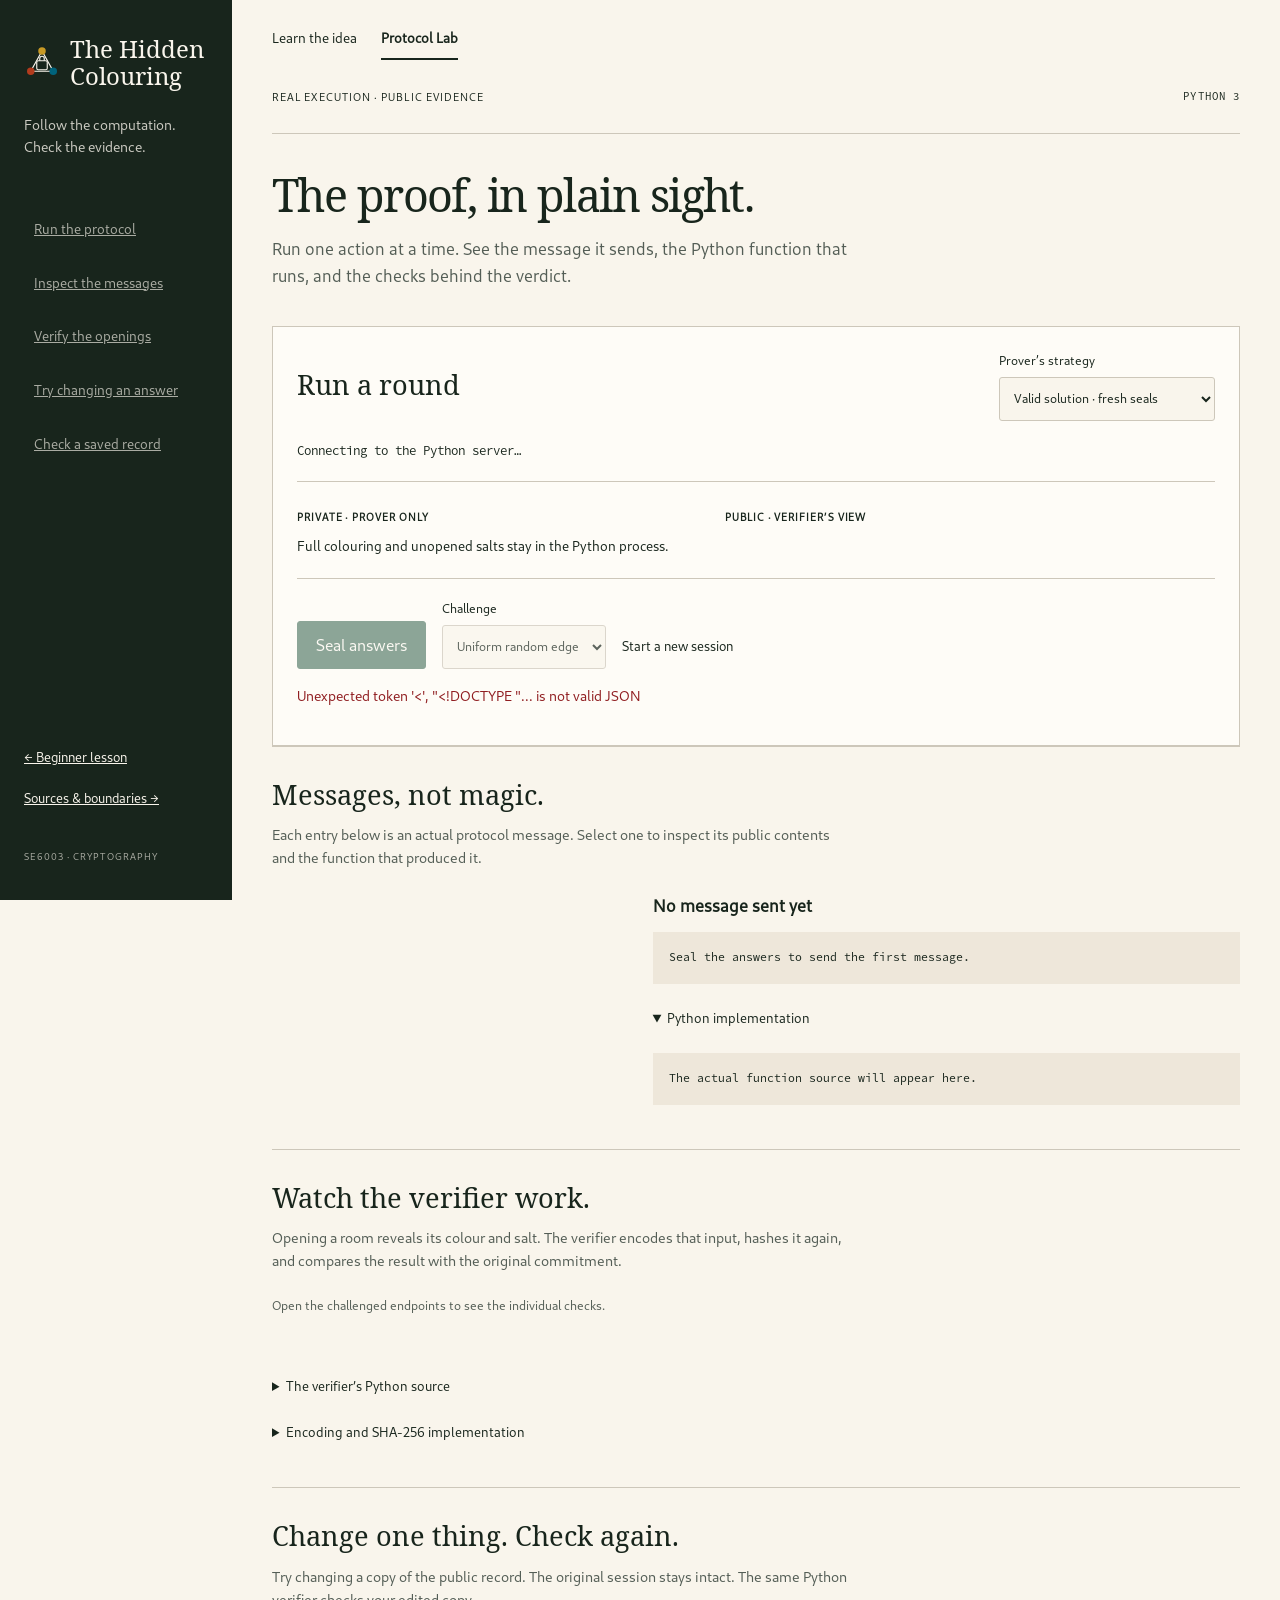
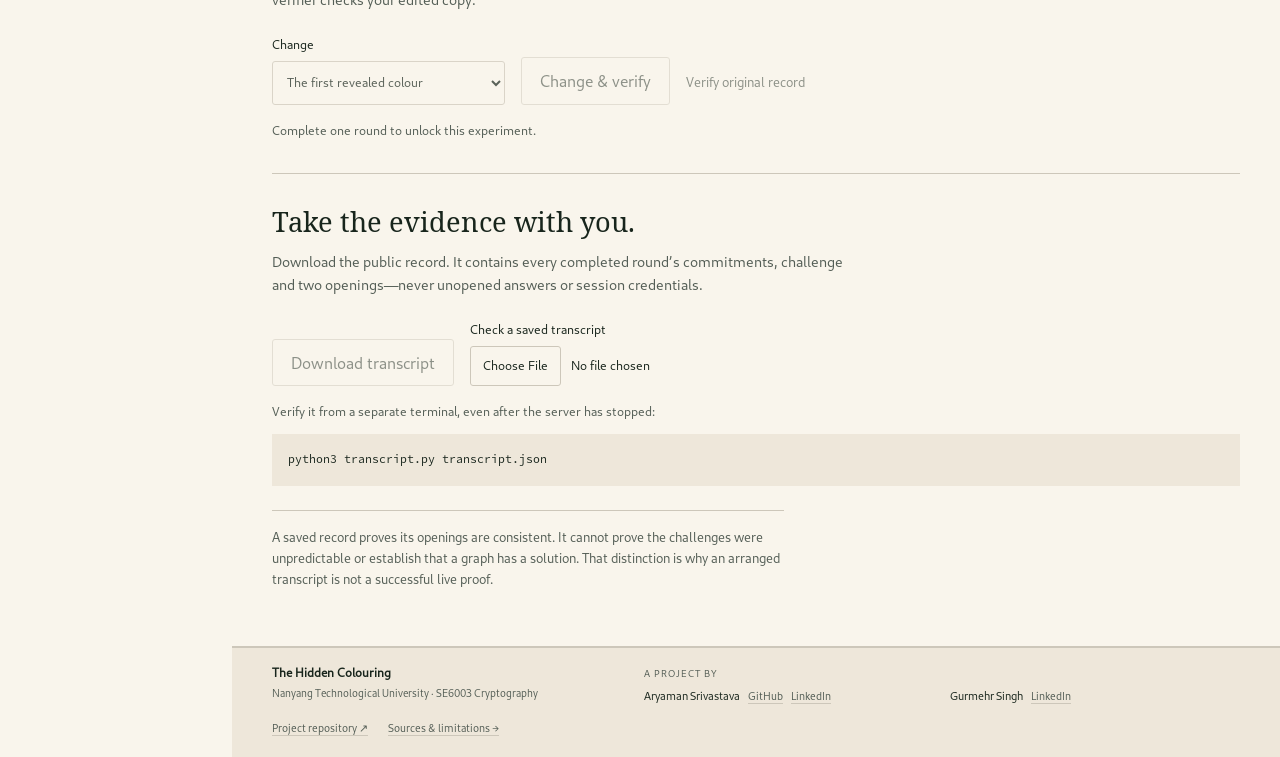
==== commit 6db94d78: "Condense footer into compact inline credits" ====
--- a/web/lab.html
+++ b/web/lab.html
@@ -33,7 +33,7 @@
 <section id="tamper" class="lab-section"><div class="section-head"><h2>Change one thing. Check again.</h2><p>Try changing a copy of the public record. The original session stays intact. The same Python verifier checks your edited copy.</p></div><div class="lab-actions"><label>Change<select id="tamper-kind"><option value="colour">The first revealed colour</option><option value="salt">One character of the salt</option><option value="vertex">The first room identifier</option><option value="commitment">One character of the commitment</option></select></label><button class="button" id="tamper-button" disabled>Change & verify</button><button class="text-button" id="original-button" disabled>Verify original record</button></div><p class="small-note" id="tamper-hint">Complete one round to unlock this experiment.</p><div id="tamper-result" aria-live="polite"></div></section>
 <section id="portable" class="lab-section"><div class="section-head"><h2>Take the evidence with you.</h2><p>Download the public record. It contains every completed round’s commitments, challenge and two openings—never unopened answers or session credentials.</p></div><div class="lab-actions"><button class="button" id="download" disabled>Download transcript</button><label class="file-label">Check a saved transcript<input id="import" type="file" accept="application/json,.json"></label></div><p class="small-note">Verify it from a separate terminal, even after the server has stopped:</p><pre class="cli">python3 transcript.py transcript.json</pre><div id="import-result" aria-live="polite"></div><p class="scope-note">A saved record proves its openings are consistent. It cannot prove the challenges were unpredictable or establish that a graph has a solution. That distinction is why an arranged transcript is not a successful live proof.</p></section>
 <footer class="project-footer" aria-label="Project credits">
-  <div class="footer-heading"><span class="footer-title">The Hidden Colouring</span><p class="footer-purpose">An interactive zero-knowledge lab</p><p>Nanyang Technological University · SE6003 Cryptography</p></div>
+  <div class="footer-heading"><span class="footer-title">The Hidden Colouring</span><p>Nanyang Technological University · SE6003 Cryptography</p></div>
   <div class="footer-credits"><p class="footer-label">A project by</p><div class="footer-person"><span>Aryaman Srivastava</span><a href="https://github.com/actuallyaryaman">GitHub</a><a href="https://www.linkedin.com/in/actuallyaryaman/">LinkedIn</a></div><div class="footer-person"><span>Gurmehr Singh</span><a href="https://www.linkedin.com/in/gurmehrs/">LinkedIn</a></div></div>
   <div class="footer-links"><a href="https://github.com/actuallyaryaman/the-hidden-colouring">Project repository ↗</a><a href="/references.html">Sources &amp; limitations →</a></div>
 </footer>
--- a/web/styles.css
+++ b/web/styles.css
@@ -65,3 +65,20 @@
 @container(min-width:580px){.project-footer{grid-template-columns:minmax(0,1fr) minmax(0,1fr)}.footer-links{grid-column:1/-1}}
 @container(min-width:1000px){.project-footer{grid-template-columns:minmax(0,1fr) minmax(0,1.2fr) auto}.footer-links{grid-column:auto;flex-direction:column;border-top:0;border-left:1px solid var(--color-rule);padding:0 0 0 24px;gap:8px}}
 @media(max-width:420px){.brand{font-size:1.3rem}.brand-symbol{flex-basis:36px;width:36px;height:36px}.mode-switch{gap:20px}.lesson-controls{display:grid;grid-template-columns:1fr auto}#step-hint{grid-row:2;grid-column:1/-1;text-align:left;max-width:none}.lesson-controls #continue{grid-column:2;grid-row:1}.footer-person{column-gap:16px}}
+
+
+.project-footer{display:flex;flex-wrap:wrap;align-items:baseline;gap:8px 24px;padding-top:16px;padding-bottom:16px;margin-top:24px}
+.footer-heading{flex:1 1 220px}
+.footer-title{font-size:.76rem}
+.footer-heading p{font-size:.65rem;max-width:none;margin-top:2px}
+.footer-credits{display:flex;flex-wrap:wrap;align-items:baseline;gap:4px 16px;flex:2 1 340px}
+.footer-label{flex-basis:100%;margin:0;font-size:.6rem}
+.footer-person{display:flex;align-items:baseline;gap:8px;margin:0}
+.footer-person>span{flex-basis:auto;font-size:.7rem;font-weight:500}
+.project-footer a{font-size:.67rem;padding:4px 0}
+.footer-links{display:flex;flex-direction:row;align-items:baseline;flex-wrap:wrap;gap:4px 20px;border:0;padding:0;flex:1 1 100%}
+.project-footer .text-button{font-size:.67rem;min-height:28px;padding:4px 0}
+@container(min-width:1000px){.footer-links{flex:0 1 auto;flex-direction:column;gap:0}}
+.footer-credits{display:grid;grid-template-columns:repeat(auto-fit,minmax(200px,1fr));gap:2px 16px}
+.footer-label{grid-column:1/-1}
+.footer-person{justify-content:flex-start;flex-wrap:wrap}
